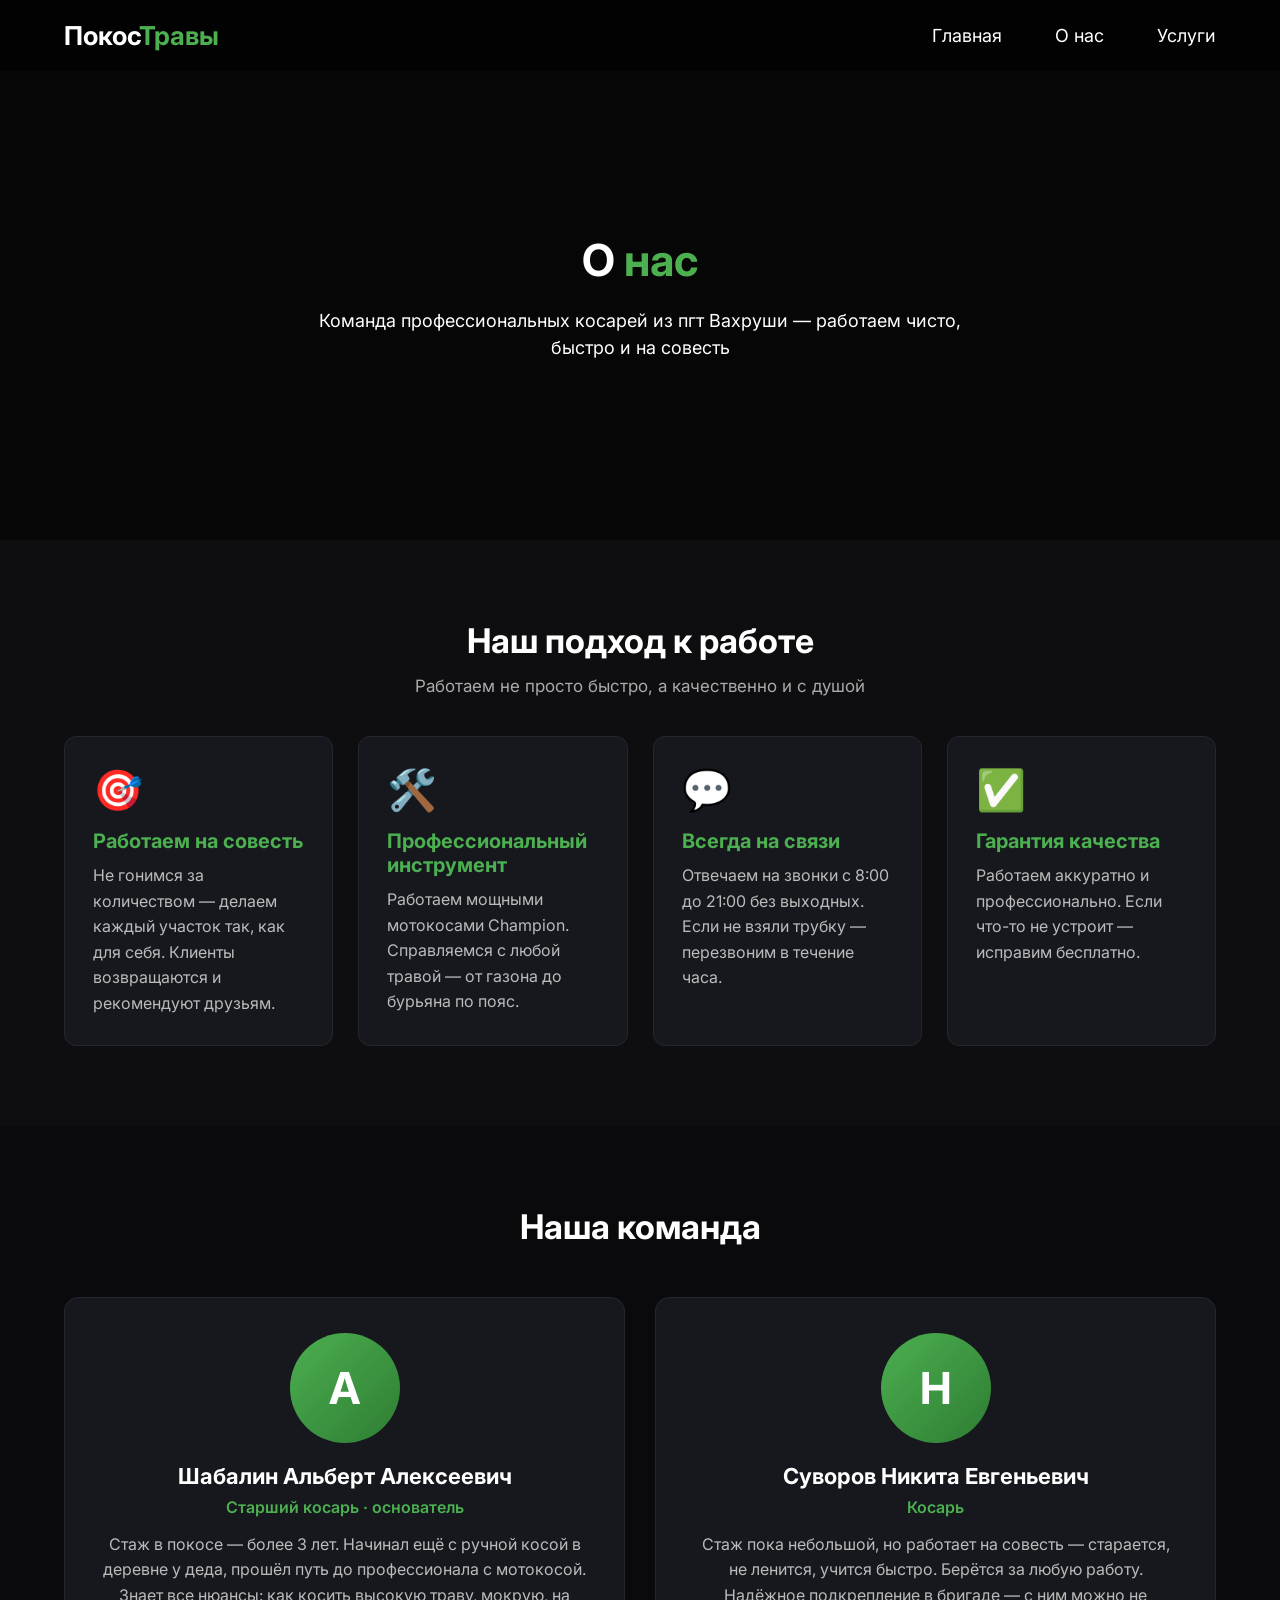
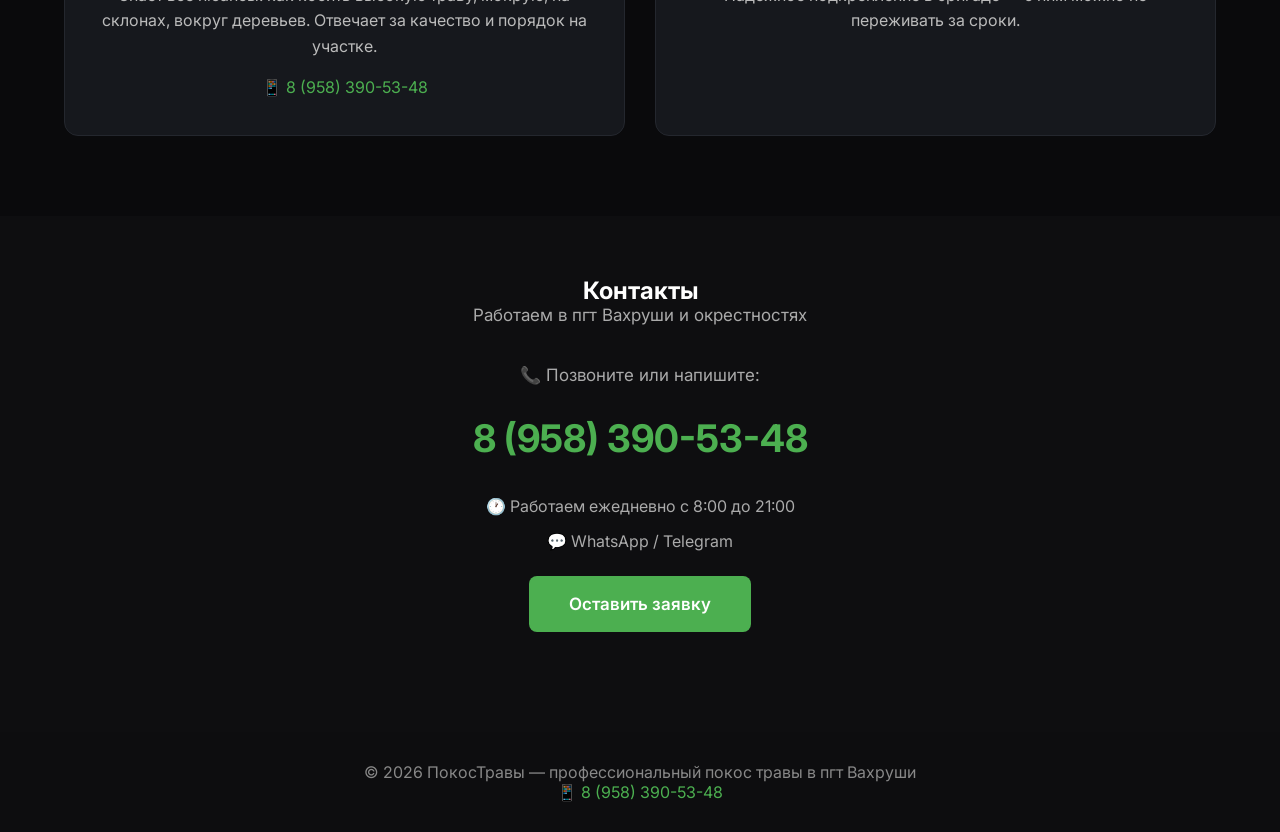
==== about.html @ 083b5966 "Add files via upload" ====
<!DOCTYPE html>
<html lang="ru">
<head>
    <meta charset="UTF-8">
    <meta name="viewport" content="width=device-width, initial-scale=1.0">
    <title>О нас — ПокосТравы</title>
    <!-- FAVICON -->
    <link rel="icon" type="image/png" sizes="96x96" href="img/icons/favicon-96x96.png" />
    <link rel="icon" type="image/svg+xml" href="img/icons/favicon.svg" />
    <link rel="shortcut icon" href="img/icons/favicon.ico" />
    <link rel="apple-touch-icon" sizes="180x180" href="img/icons/apple-touch-icon.png" />
    <link rel="manifest" href="img/icons/site.webmanifest" />
    <link rel="stylesheet" href="style.css">
</head>
<body>

<header class="header">
    <div class="container">
        <div class="logo">Покос<span class="accent">Травы</span></div>
        <nav>
            <ul>
                <li><a href="index.html">Главная</a></li>
                <li><a href="about.html">О нас</a></li>
                <li><a href="services.html">Услуги</a></li>
            </ul>
        </nav>
    </div>
</header>

<section class="hero about-hero">
    <div class="container">
        <div class="hero-content animate" style="text-align: center; margin: 0 auto;">
            <h1>О <span class="accent">нас</span></h1>
            <p>Команда профессиональных косарей из пгт Вахруши — работаем чисто, быстро и на совесть</p>
        </div>
    </div>
</section>

<!-- Наш подход -->
<section class="features">
    <div class="container">
        <h2 class="animate">Наш подход к работе</h2>
        <p class="section-subtitle animate">Работаем не просто быстро, а качественно и с душой</p>
        <div class="features-grid">
            <div class="feature-card animate">
                <div class="icon">🎯</div>
                <h3>Работаем на совесть</h3>
                <p>Не гонимся за количеством — делаем каждый участок так, как для себя. Клиенты возвращаются и рекомендуют друзьям.</p>
            </div>
            <div class="feature-card animate">
                <div class="icon">🛠️</div>
                <h3>Профессиональный инструмент</h3>
                <p>Работаем мощными мотокосами Champion. Справляемся с любой травой — от газона до бурьяна по пояс.</p>
            </div>
            <div class="feature-card animate">
                <div class="icon">💬</div>
                <h3>Всегда на связи</h3>
                <p>Отвечаем на звонки с 8:00 до 21:00 без выходных. Если не взяли трубку — перезвоним в течение часа.</p>
            </div>
            <div class="feature-card animate">
                <div class="icon">✅</div>
                <h3>Гарантия качества</h3>
                <p>Работаем аккуратно и профессионально. Если что-то не устроит — исправим бесплатно.</p>
            </div>
        </div>
    </div>
</section>

<!-- Команда -->
<section class="team-section">
    <div class="container">
        <h2 class="animate">Наша команда</h2>
        <div class="team-grid">
            <div class="team-card animate">
                <div class="avatar">А</div>
                <h3>Шабалин Альберт Алексеевич</h3>
                <div class="role">Старший косарь · основатель</div>
                <p>Стаж в покосе — более 3 лет. Начинал ещё с ручной косой в деревне у деда, прошёл путь до профессионала с мотокосой. Знает все нюансы: как косить высокую траву, мокрую, на склонах, вокруг деревьев. Отвечает за качество и порядок на участке.</p>
                <p style="margin-top: 15px; color: #4CAF50;">📱 <a href="tel:89583905348" style="color: #4CAF50; text-decoration: none;">8 (958) 390-53-48</a></p>
            </div>
            <div class="team-card animate">
                <div class="avatar">Н</div>
                <h3>Суворов Никита Евгеньевич</h3>
                <div class="role">Косарь</div>
                <p>Стаж пока небольшой, но работает на совесть — старается, не ленится, учится быстро. Берётся за любую работу. Надёжное подкрепление в бригаде — с ним можно не переживать за сроки.</p>
            </div>
        </div>
    </div>
</section>

<!-- Контакты -->
<section class="contacts-info">
    <div class="container">
        <h2 class="animate">Контакты</h2>
        <p class="section-subtitle animate">Работаем в пгт Вахруши и окрестностях</p>
        
        <div class="animate">
            <p style="color: #aaa; font-size: 17px; margin-bottom: 10px;">📞 Позвоните или напишите:</p>
            <a href="tel:89583905348" class="phone-big">8 (958) 390-53-48</a>
            <p style="color: #aaa; margin: 15px 0;">🕐 Работаем ежедневно с 8:00 до 21:00</p>
            <p style="color: #aaa; margin-bottom: 25px;">💬 WhatsApp / Telegram</p>
            
            <button class="btn btn-large" id="openModal">Оставить заявку</button>
        </div>
    </div>
</section>

<footer>
    <div class="container">
        <p>© 2026 ПокосТравы — профессиональный покос травы в пгт Вахруши</p>
        <p>📱 <a href="tel:89583905348">8 (958) 390-53-48</a></p>
    </div>
</footer>

<!-- Модальное окно -->
<div class="modal" id="signupModal">
    <div class="modal-content">
        <span class="modal-close" id="closeModal">&times;</span>
        <h2>Заявка на покос</h2>
        <form id="signupForm">
            <input type="text" id="nameInput" placeholder="Ваше имя" required>
            <input type="tel" id="phoneInput" placeholder="Телефон" required>
            <button type="submit" class="btn btn-large" style="width:100%;">Отправить заявку</button>
            <div class="success-msg" id="successMessage">✅ Успешно! Перезвоним в течение 15 минут</div>
        </form>
    </div>
</div>

<script src="script.js"></script>
</body>
</html>
---- style.css ----
@import url('https://fonts.googleapis.com/css2?family=Inter:wght@300;400;600;700&display=swap');

* {
    margin: 0;
    padding: 0;
    box-sizing: border-box;
    font-family: "Inter", sans-serif;
}

body {
    background: #0E0E10;
    color: #fff;
}

.container {
    width: 90%;
    max-width: 1200px;
    margin: 0 auto;
}

/* HEADER */
.header {
    padding: 20px 0;
    position: fixed;
    width: 100%;
    top: 0;
    background: rgba(0, 0, 0, 0.6);
    backdrop-filter: blur(10px);
    z-index: 1000;
}

.header .container {
    display: flex;
    justify-content: space-between;
    align-items: center;
}

.logo {
    font-size: 26px;
    font-weight: 700;
}

.accent { color: #4CAF50; }

nav a {
    margin-left: 25px;
    color: #ccc;
    text-decoration: none;
    font-size: 16px;
    transition: 0.3s;
}

nav a:hover {
    color: #4CAF50;
}

nav ul {
    list-style: none;
    padding: 0;
    margin: 0;
    display: flex;
    flex-direction: row;
    align-items: center;
    justify-content: center;
    gap: 28px;
    white-space: nowrap;
}

nav ul li a {
    font-size: 18px;
    text-decoration: none;
    color: #fff;
}

/* HERO */
.hero {
    min-height: 100vh;
    display: flex;
    align-items: center;
    background: 
        linear-gradient(rgba(0,0,0,0.6), rgba(0,0,0,0.6)),
        url("img/hero-bg.webp") center/cover no-repeat;
    padding-top: 80px;
}

.hero.about-hero {
    min-height: 60vh;
    display: flex;
    align-items: center;
    background: 
        linear-gradient(rgba(0,0,0,0.55), rgba(0,0,0,0.55)),
        url("img/i.webp") center 30%/cover no-repeat;
}

.hero.services-hero {
    min-height: 60vh;
    display: flex;
    align-items: center;
    background:
        linear-gradient(rgba(0,0,0,0.55), rgba(0,0,0,0.55)),
        url("img/program.webp") center/cover no-repeat;
}

.hero.contacts-hero {
    min-height: 50vh;
    display: flex;
    align-items: center;
    justify-content: center;
    background:
        linear-gradient(rgba(0,0,0,0.55), rgba(0,0,0,0.55)),
        url("img/chelov.png") center/cover no-repeat;
}

.hero-content {
    max-width: 700px;
    width: 100%;
}

.hero h1 {
    font-size: 44px;
    margin-bottom: 20px;
    line-height: 1.2;
}

.hero p {
    font-size: 18px;
    line-height: 1.5;
    margin-bottom: 25px;
}

/* КНОПКИ */
.btn {
    padding: 14px 30px;
    font-size: 16px;
    background: #4CAF50;
    border: none;
    border-radius: 6px;
    cursor: pointer;
    color: #fff;
    transition: 0.3s;
    text-decoration: none;
    display: inline-block;
}

.btn:hover {
    background: #66bb6a;
    transform: translateY(-2px);
}

.btn-large {
    padding: 18px 40px;
    font-size: 17px;
    background: #4CAF50;
    border: none;
    border-radius: 8px;
    cursor: pointer;
    color: #fff;
    transition: 0.3s;
    text-decoration: none;
    display: inline-block;
    font-weight: 600;
    text-align: center;
    white-space: nowrap;
}

.btn-large:hover {
    background: #66bb6a;
    transform: translateY(-3px);
    box-shadow: 0 10px 20px rgba(76, 175, 80, 0.3);
}

/* БЕЙДЖ ЛОКАЦИИ */
.location-badge {
    display: inline-block;
    background: rgba(0, 0, 0, 0.7);
    color: #fff;
    padding: 8px 16px;
    border-radius: 20px;
    font-size: 14px;
    margin-top: 15px;
    font-weight: 500;
    border: 1px solid rgba(255, 255, 255, 0.2);
}

/* FEATURES / SERVICES */
.features, .services-section, .about-section {
    padding: 80px 0;
}

.features h2, .services-section h2, .about-section h2 {
    text-align: center;
    font-size: 34px;
    margin-bottom: 15px;
}

.section-subtitle {
    text-align: center;
    color: #aaa;
    margin-bottom: 40px;
    font-size: 17px;
}

.features-grid, .services-grid {
    display: grid;
    grid-template-columns: repeat(auto-fit, minmax(260px, 1fr));
    gap: 25px;
}

.feature-card, .service-card {
    background: #16181d;
    padding: 28px;
    border-radius: 12px;
    border: 1px solid #24272e;
    transition: transform 0.3s, border-color 0.3s;
}

.feature-card:hover, .service-card:hover {
    transform: translateY(-5px);
    border-color: #4CAF50;
}

.feature-card .icon, .service-card .icon {
    font-size: 40px;
    margin-bottom: 15px;
}

.feature-card h3, .service-card h3 {
    font-size: 20px;
    margin-bottom: 10px;
    color: #4CAF50;
}

.feature-card p, .service-card p {
    color: #bbb;
    line-height: 1.6;
}

.service-card .price {
    margin-top: 15px;
    font-size: 18px;
    font-weight: 600;
    color: #4CAF50;
}

/* ABOUT TEAM */
.team-section {
    padding: 80px 0;
    background: #0a0a0c;
}

.team-section h2 {
    text-align: center;
    font-size: 34px;
    margin-bottom: 50px;
}

.team-grid {
    display: grid;
    grid-template-columns: repeat(auto-fit, minmax(320px, 1fr));
    gap: 30px;
}

.team-card {
    background: #16181d;
    padding: 35px;
    border-radius: 14px;
    border: 1px solid #24272e;
    text-align: center;
    transition: 0.3s;
}

.team-card:hover {
    border-color: #4CAF50;
    transform: translateY(-5px);
}

.team-card .avatar {
    width: 110px;
    height: 110px;
    border-radius: 50%;
    background: linear-gradient(135deg, #4CAF50, #2e7d32);
    margin: 0 auto 20px;
    display: flex;
    align-items: center;
    justify-content: center;
    font-size: 44px;
    font-weight: 700;
    color: #fff;
}

.team-card h3 {
    font-size: 22px;
    margin-bottom: 8px;
}

.team-card .role {
    color: #4CAF50;
    font-weight: 600;
    margin-bottom: 15px;
}

.team-card p {
    color: #bbb;
    line-height: 1.6;
}

/* CONTACTS */
.contacts-info {
    padding: 60px 0;
    text-align: center;
}

.contacts-info .phone-big {
    font-size: 38px;
    font-weight: 700;
    color: #4CAF50;
    margin: 20px 0;
    text-decoration: none;
    display: inline-block;
}

.contacts-info .phone-big:hover {
    color: #66bb6a;
}

/* ANIMATIONS */
.animate {
    opacity: 0;
    transform: translateY(20px);
    transition: 0.7s ease-out;
}

.animate.visible {
    opacity: 1;
    transform: translateY(0);
}

/* FOOTER */
footer {
    text-align: center;
    padding: 30px 0;
    background: #0d0d0f;
    margin-top: 40px;
    color: #888;
}

footer a {
    color: #4CAF50;
    text-decoration: none;
}

/* MODAL */
.modal {
    position: fixed;
    top: 0;
    left: 0;
    width: 100%;
    height: 100%;
    background: rgba(0, 0, 0, 0.75);
    display: none;
    justify-content: center;
    align-items: center;
    z-index: 2000;
}

.modal-content {
    background: #16181d;
    padding: 35px;
    border-radius: 14px;
    width: 90%;
    max-width: 420px;
    border: 1px solid #24272e;
    position: relative;
}

.modal-content h2 {
    margin-bottom: 20px;
    color: #4CAF50;
}

.modal-content input {
    width: 100%;
    padding: 13px;
    margin-bottom: 15px;
    border-radius: 8px;
    border: 1px solid #2a2d33;
    background: #0d0f13;
    color: #fff;
    font-size: 15px;
}

.modal-content input:focus {
    outline: none;
    border-color: #4CAF50;
}

.modal-close {
    position: absolute;
    top: 10px;
    right: 15px;
    font-size: 28px;
    cursor: pointer;
    color: #aaa;
    transition: 0.3s;
}

.modal-close:hover {
    color: #fff;
}

.success-msg {
    display: none;
    background: transparent;
    color: #4CAF50;
    padding: 10px 0;
    margin-top: 15px;
    text-align: center;
    font-weight: 600;
    font-size: 16px;
}

/* =========================== */
/*   АДАПТИВ ДЛЯ ТЕЛЕФОНОВ     */
/* =========================== */
@media (max-width: 768px) {
    .header {
        padding: 10px 0;
    }
    
    .header .container {
        padding: 0 10px;
        flex-wrap: wrap;
        justify-content: center;
        gap: 10px;
    }

    nav ul {
        flex-wrap: wrap;
        justify-content: center;
        gap: 15px;
    }

    nav ul li a {
        font-size: 16px;
    }

    .hero {
        min-height: auto;
        padding: 100px 0 60px;
    }

    .hero-content {
        padding: 0 15px;
    }

    .hero h1 {
        font-size: 30px;
    }

    .hero p {
        font-size: 16px;
    }

    .location-badge {
        font-size: 13px;
        padding: 6px 12px;
    }

    .btn-large {
        padding: 16px 24px;
        font-size: 16px;
        width: 100%;
        max-width: 100%;
        box-sizing: border-box;
    }

    .contacts-info .phone-big {
        font-size: 28px;
    }

    .features h2, .services-section h2, .about-section h2, .team-section h2 {
        font-size: 26px;
    }

    .modal-content {
        width: 95%;
        padding: 25px 20px;
    }
}
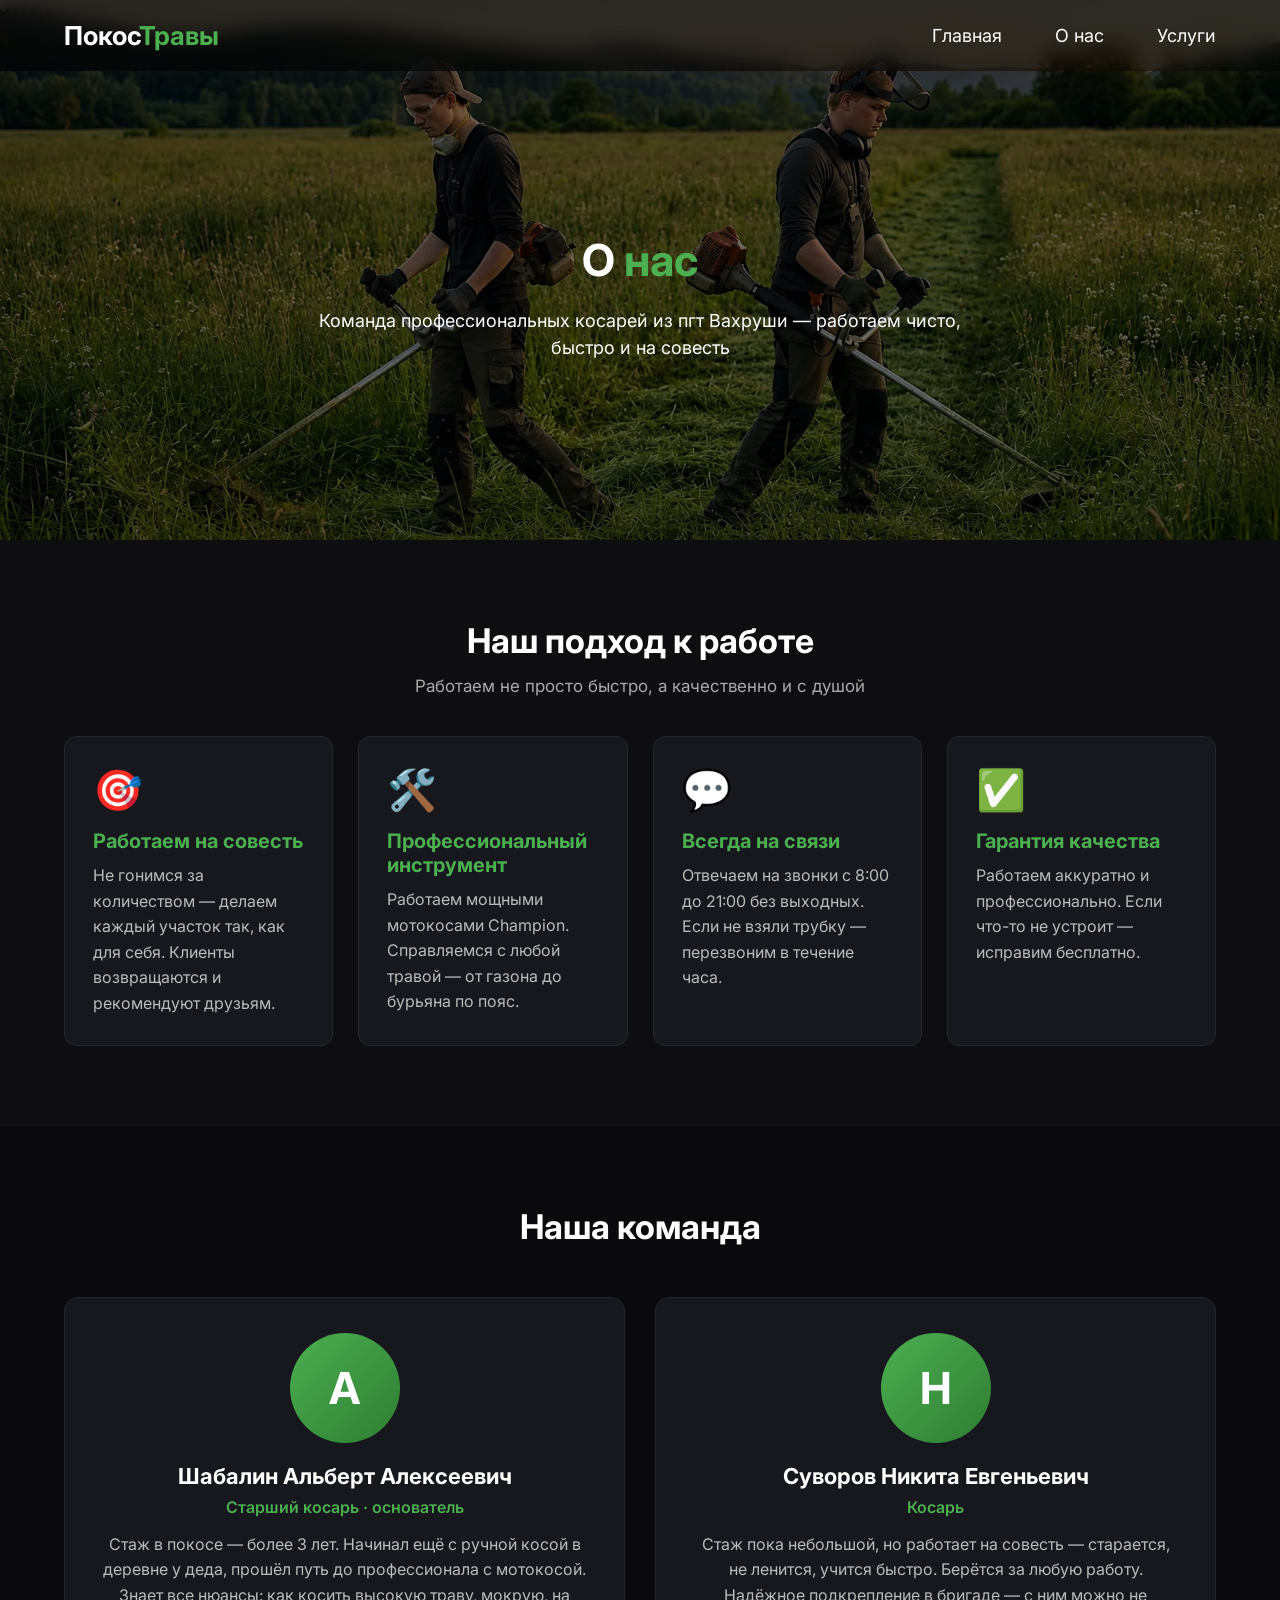
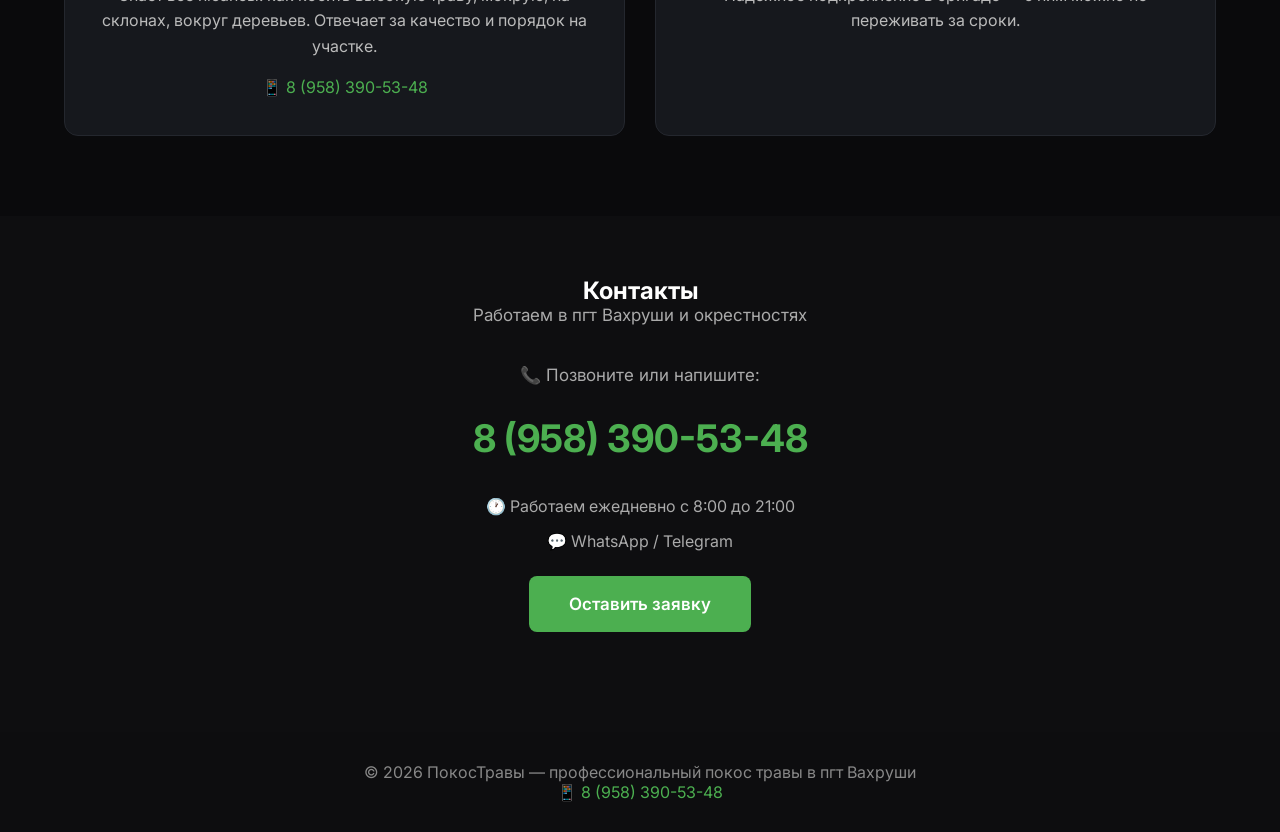
==== commit 257181ad: "Update about.html" ====
--- a/about.html
+++ b/about.html
@@ -127,5 +127,18 @@
 </div>
 
 <script src="script.js"></script>
+    <!-- Yandex.Metrika counter -->
+<script type="text/javascript">
+    (function(m,e,t,r,i,k,a){
+        m[i]=m[i]||function(){(m[i].a=m[i].a||[]).push(arguments)};
+        m[i].l=1*new Date();
+        for (var j = 0; j < document.scripts.length; j++) {if (document.scripts[j].src === r) { return; }}
+        k=e.createElement(t),a=e.getElementsByTagName(t)[0],k.async=1,k.src=r,a.parentNode.insertBefore(k,a)
+    })(window, document,'script','https://mc.yandex.ru/metrika/tag.js?id=109823732', 'ym');
+
+    ym(109823732, 'init', {ssr:true, webvisor:true, clickmap:true, ecommerce:"dataLayer", referrer: document.referrer, url: location.href, accurateTrackBounce:true, trackLinks:true});
+</script>
+<noscript><div><img src="https://mc.yandex.ru/watch/109823732" style="position:absolute; left:-9999px;" alt="" /></div></noscript>
+<!-- /Yandex.Metrika counter -->
 </body>
-</html>+</html>
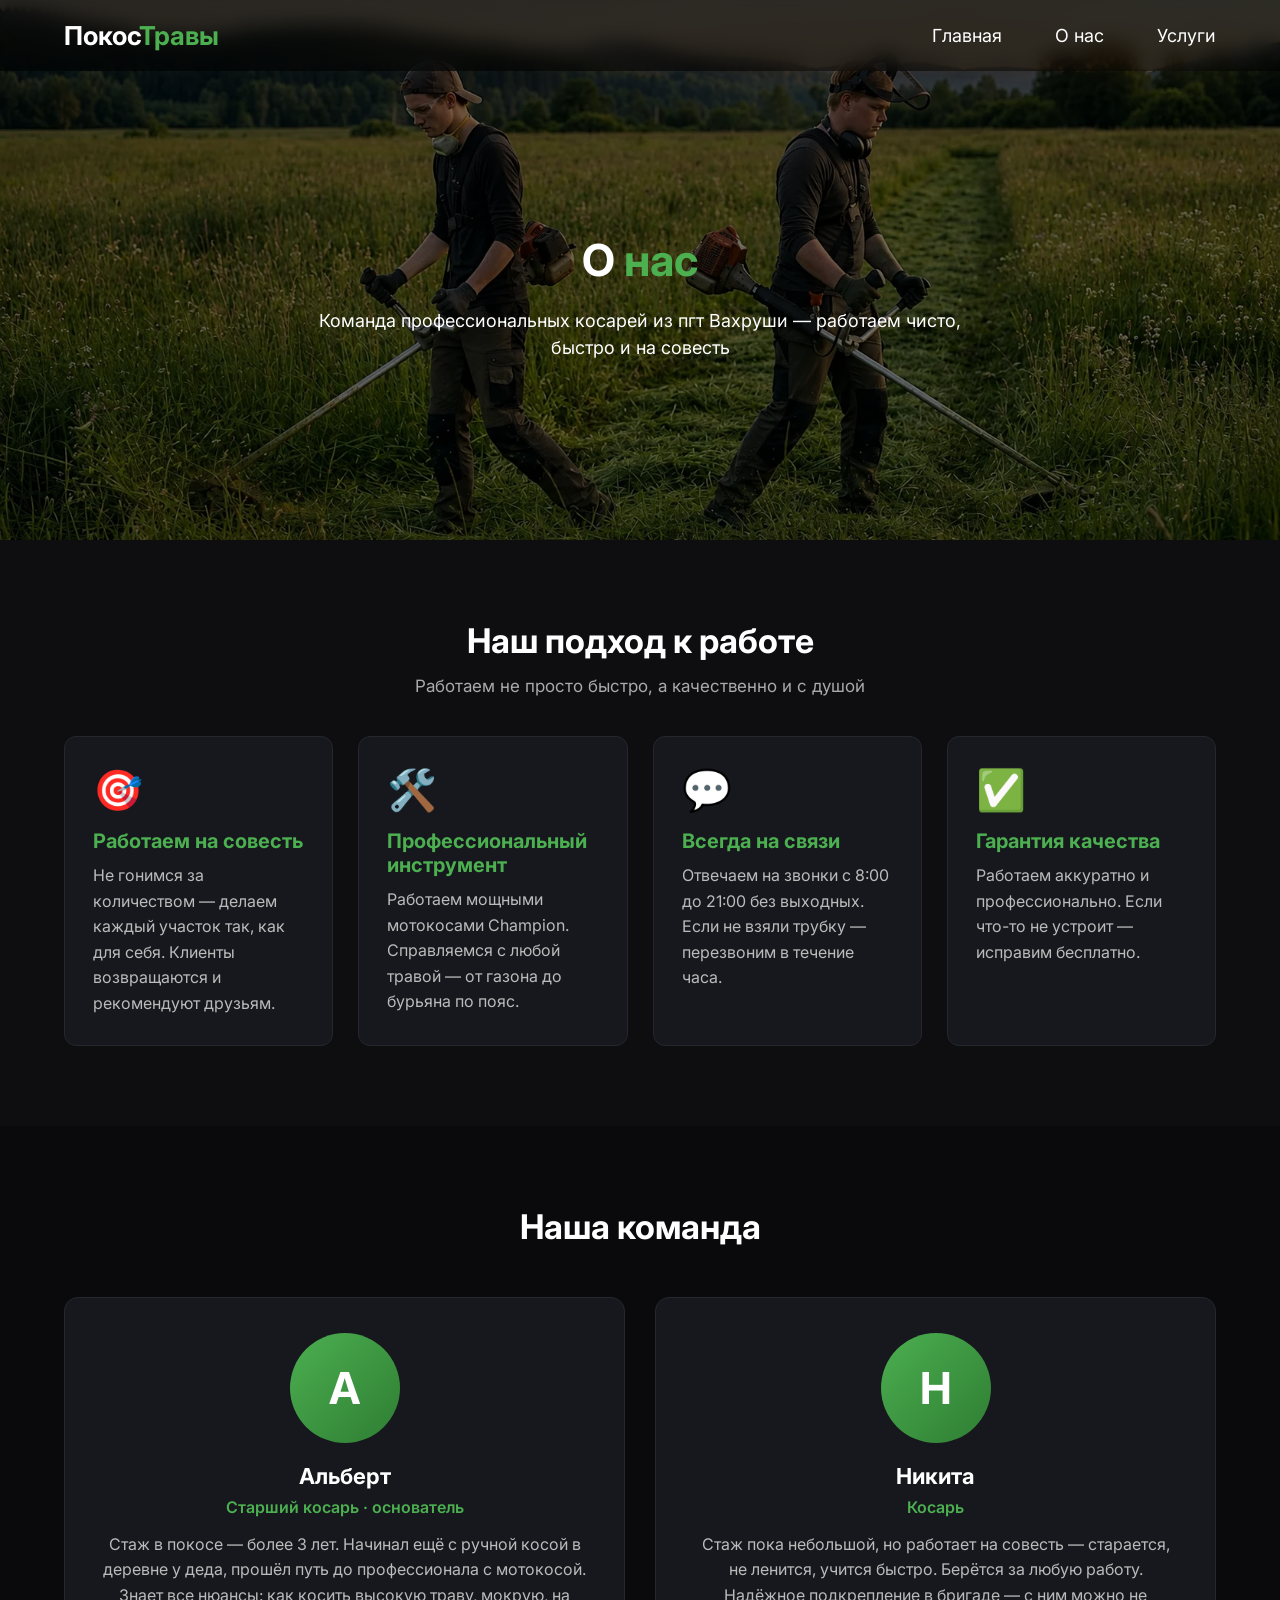
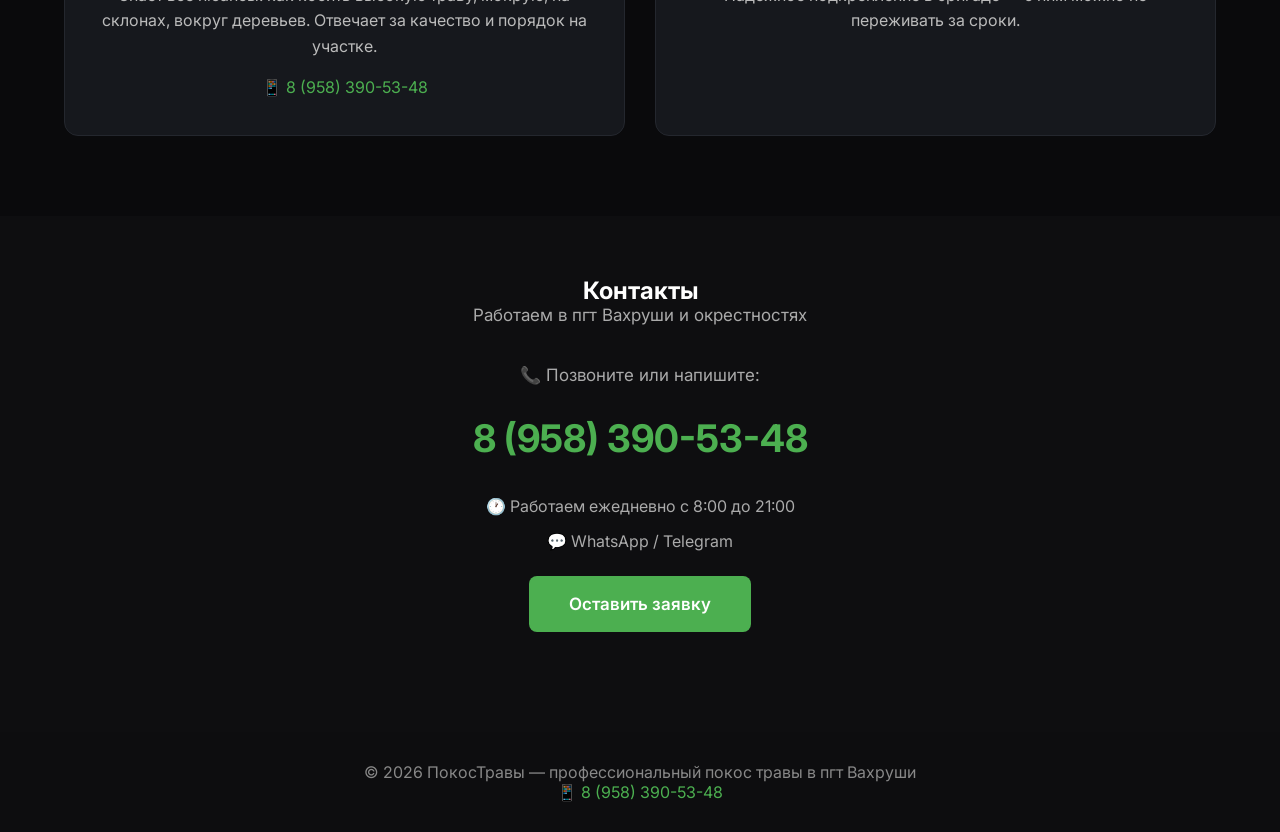
==== commit d50bb95e: "Update about.html" ====
--- a/about.html
+++ b/about.html
@@ -73,14 +73,14 @@
         <div class="team-grid">
             <div class="team-card animate">
                 <div class="avatar">А</div>
-                <h3>Шабалин Альберт Алексеевич</h3>
+                <h3>Альберт</h3>
                 <div class="role">Старший косарь · основатель</div>
                 <p>Стаж в покосе — более 3 лет. Начинал ещё с ручной косой в деревне у деда, прошёл путь до профессионала с мотокосой. Знает все нюансы: как косить высокую траву, мокрую, на склонах, вокруг деревьев. Отвечает за качество и порядок на участке.</p>
                 <p style="margin-top: 15px; color: #4CAF50;">📱 <a href="tel:89583905348" style="color: #4CAF50; text-decoration: none;">8 (958) 390-53-48</a></p>
             </div>
             <div class="team-card animate">
                 <div class="avatar">Н</div>
-                <h3>Суворов Никита Евгеньевич</h3>
+                <h3>Никита</h3>
                 <div class="role">Косарь</div>
                 <p>Стаж пока небольшой, но работает на совесть — старается, не ленится, учится быстро. Берётся за любую работу. Надёжное подкрепление в бригаде — с ним можно не переживать за сроки.</p>
             </div>
@@ -127,16 +127,21 @@
 </div>
 
 <script src="script.js"></script>
-    <!-- Yandex.Metrika counter -->
+<!-- Yandex.Metrika counter -->
 <script type="text/javascript">
     (function(m,e,t,r,i,k,a){
         m[i]=m[i]||function(){(m[i].a=m[i].a||[]).push(arguments)};
         m[i].l=1*new Date();
         for (var j = 0; j < document.scripts.length; j++) {if (document.scripts[j].src === r) { return; }}
         k=e.createElement(t),a=e.getElementsByTagName(t)[0],k.async=1,k.src=r,a.parentNode.insertBefore(k,a)
-    })(window, document,'script','https://mc.yandex.ru/metrika/tag.js?id=109823732', 'ym');
+    })(window, document,'script','https://mc.yandex.ru/metrika/tag.js', 'ym');
 
-    ym(109823732, 'init', {ssr:true, webvisor:true, clickmap:true, ecommerce:"dataLayer", referrer: document.referrer, url: location.href, accurateTrackBounce:true, trackLinks:true});
+    ym(109823732, 'init', {
+        webvisor:true,
+        clickmap:true,
+        accurateTrackBounce:true,
+        trackLinks:true
+    });
 </script>
 <noscript><div><img src="https://mc.yandex.ru/watch/109823732" style="position:absolute; left:-9999px;" alt="" /></div></noscript>
 <!-- /Yandex.Metrika counter -->
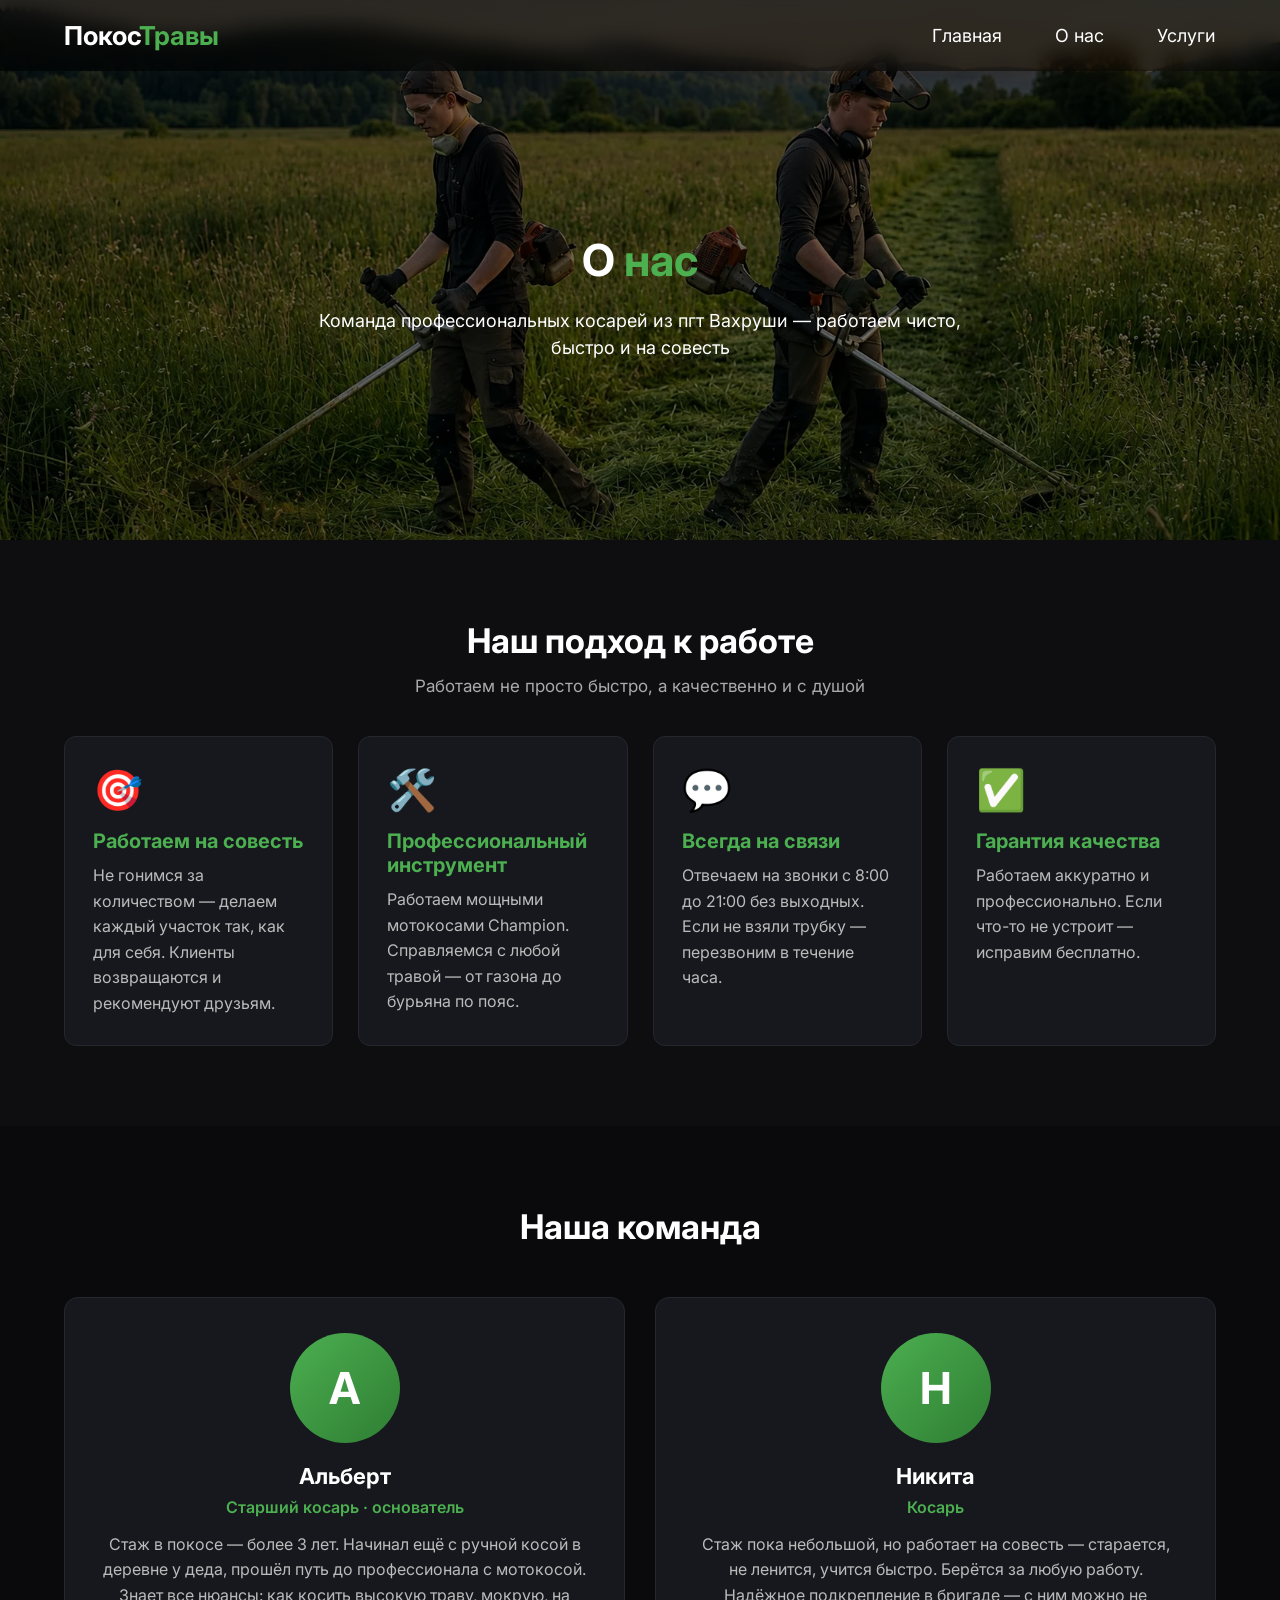
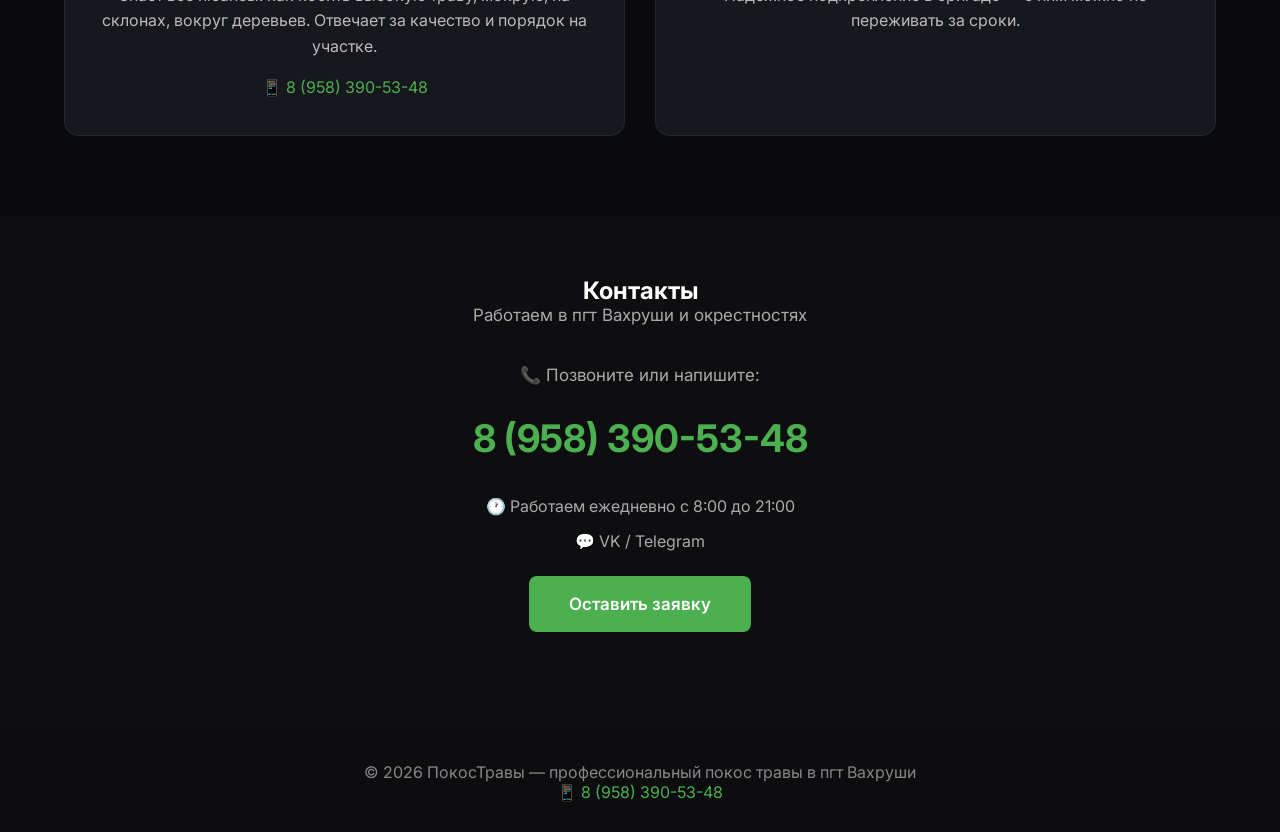
==== commit 9e48b0a2: "Update about.html" ====
--- a/about.html
+++ b/about.html
@@ -98,7 +98,7 @@
             <p style="color: #aaa; font-size: 17px; margin-bottom: 10px;">📞 Позвоните или напишите:</p>
             <a href="tel:89583905348" class="phone-big">8 (958) 390-53-48</a>
             <p style="color: #aaa; margin: 15px 0;">🕐 Работаем ежедневно с 8:00 до 21:00</p>
-            <p style="color: #aaa; margin-bottom: 25px;">💬 WhatsApp / Telegram</p>
+            <p style="color: #aaa; margin-bottom: 25px;">💬 VK / Telegram</p>
             
             <button class="btn btn-large" id="openModal">Оставить заявку</button>
         </div>
